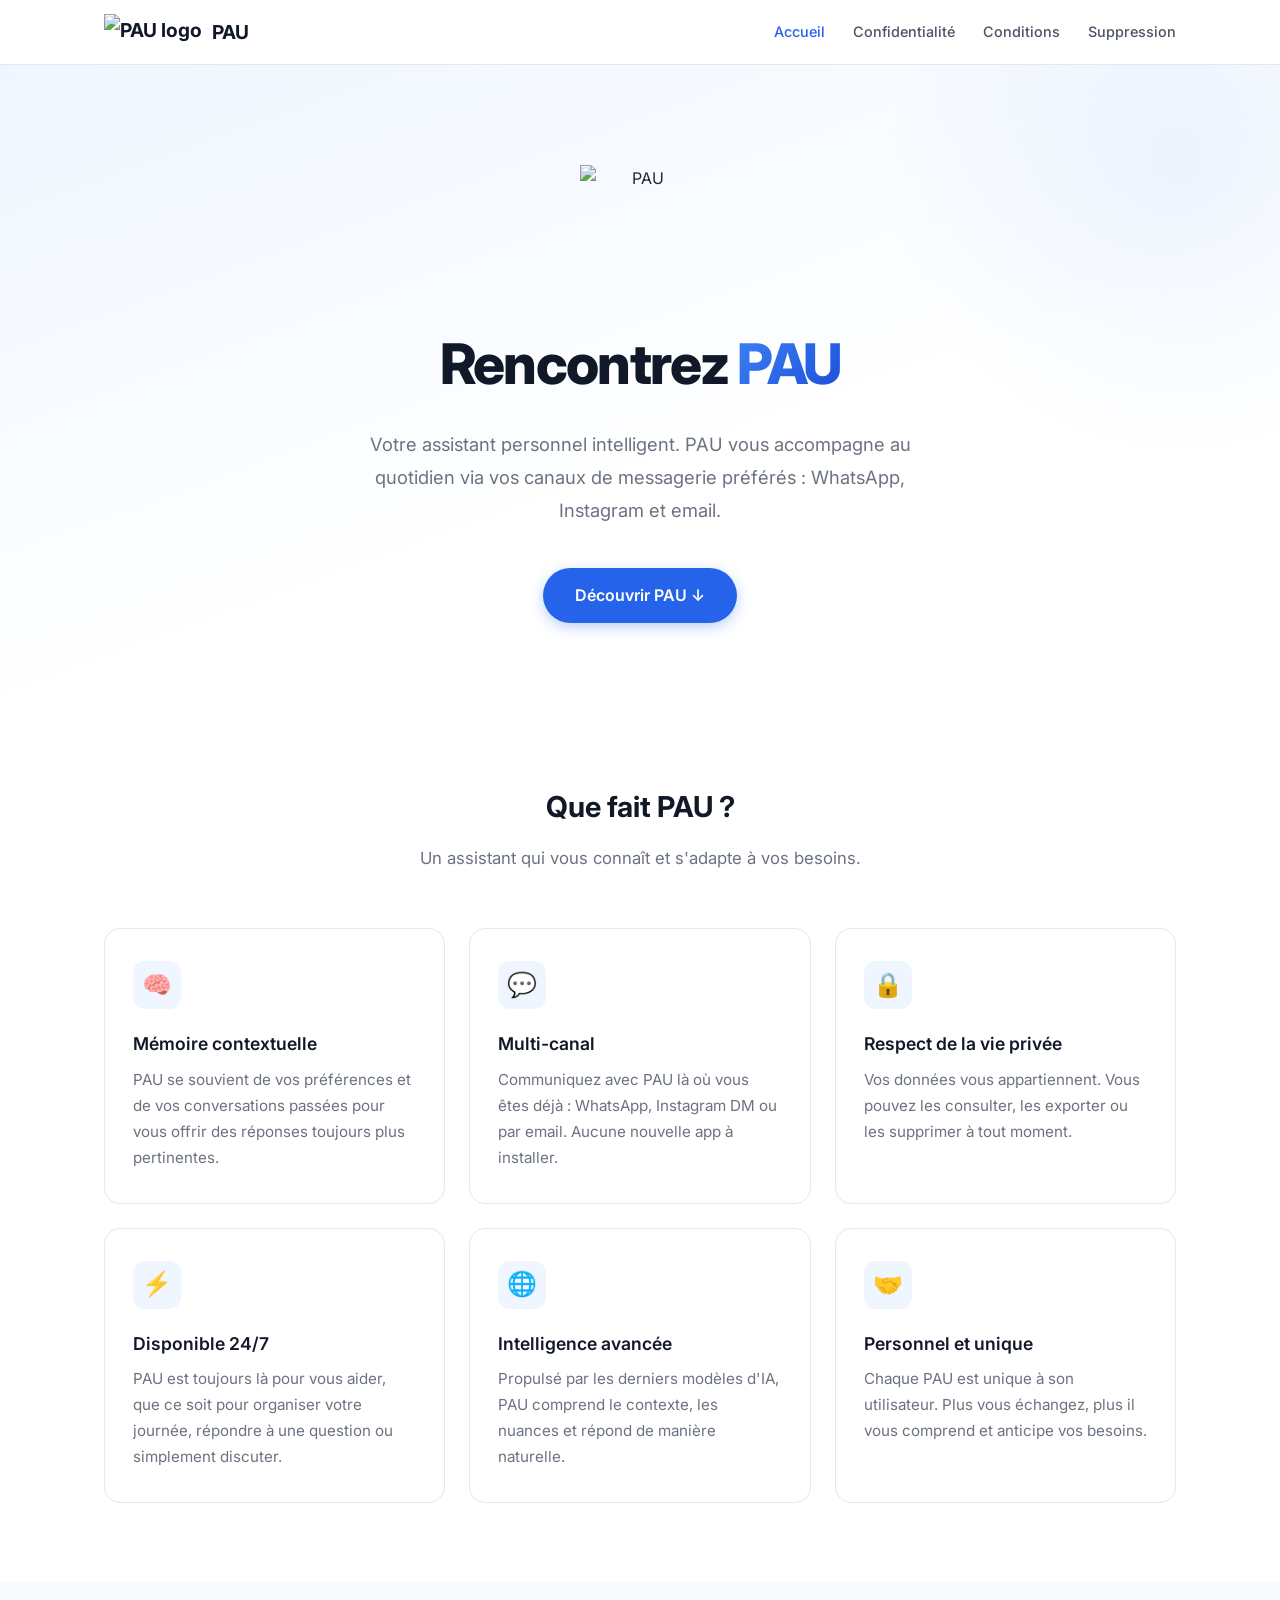
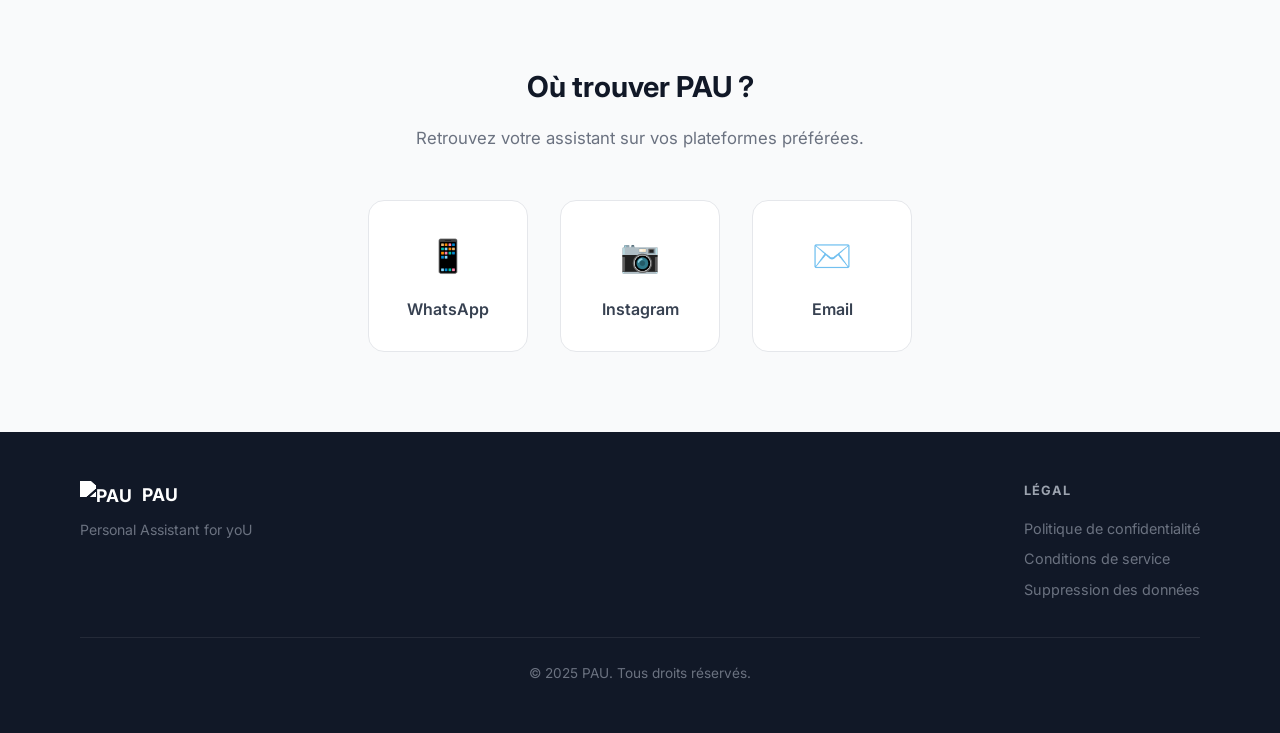
==== index.html @ 05dbeac0 "Add files via upload" ====
<!DOCTYPE html>
<html lang="fr">
<head>
  <meta charset="UTF-8" />
  <meta name="viewport" content="width=device-width, initial-scale=1.0" />
  <title>PAU - Personal Assistant for yoU</title>
  <meta name="description" content="PAU est votre assistant personnel intelligent, disponible sur WhatsApp, Instagram et par email." />
  <link rel="preconnect" href="https://fonts.googleapis.com" />
  <link href="https://fonts.googleapis.com/css2?family=Inter:wght@400;500;600;700;800&display=swap" rel="stylesheet" />
  <link rel="stylesheet" href="style.css" />
  <link rel="icon" href="images/logo.png" type="image/png" />
</head>
<body>

  <!-- Nav -->
  <nav class="navbar">
    <div class="navbar-inner">
      <a href="index.html" class="navbar-brand">
        <img src="images/logo.png" alt="PAU logo" />
        PAU
      </a>
      <button class="menu-toggle" aria-label="Menu" onclick="document.querySelector('.navbar-links').classList.toggle('open')">
        <span></span><span></span><span></span>
      </button>
      <ul class="navbar-links">
        <li><a href="index.html" class="active">Accueil</a></li>
        <li><a href="privacy.html">Confidentialit&eacute;</a></li>
        <li><a href="terms.html">Conditions</a></li>
        <li><a href="data-deletion.html">Suppression</a></li>
      </ul>
    </div>
  </nav>

  <!-- Hero -->
  <section class="hero">
    <img src="images/logo.png" alt="PAU" class="hero-logo" />
    <h1>Rencontrez <span>PAU</span></h1>
    <p>Votre assistant personnel intelligent. PAU vous accompagne au quotidien via vos canaux de messagerie pr&eacute;f&eacute;r&eacute;s : WhatsApp, Instagram et email.</p>
    <a href="#features" class="hero-cta">D&eacute;couvrir PAU &darr;</a>
  </section>

  <!-- Features -->
  <section class="features" id="features">
    <div class="features-heading">
      <h2>Que fait PAU ?</h2>
      <p>Un assistant qui vous conna&icirc;t et s'adapte &agrave; vos besoins.</p>
    </div>
    <div class="features-grid">
      <div class="feature-card">
        <div class="feature-icon">&#x1f9e0;</div>
        <h3>M&eacute;moire contextuelle</h3>
        <p>PAU se souvient de vos pr&eacute;f&eacute;rences et de vos conversations pass&eacute;es pour vous offrir des r&eacute;ponses toujours plus pertinentes.</p>
      </div>
      <div class="feature-card">
        <div class="feature-icon">&#x1f4ac;</div>
        <h3>Multi-canal</h3>
        <p>Communiquez avec PAU l&agrave; o&ugrave; vous &ecirc;tes d&eacute;j&agrave; : WhatsApp, Instagram DM ou par email. Aucune nouvelle app &agrave; installer.</p>
      </div>
      <div class="feature-card">
        <div class="feature-icon">&#x1f512;</div>
        <h3>Respect de la vie priv&eacute;e</h3>
        <p>Vos donn&eacute;es vous appartiennent. Vous pouvez les consulter, les exporter ou les supprimer &agrave; tout moment.</p>
      </div>
      <div class="feature-card">
        <div class="feature-icon">&#x26a1;</div>
        <h3>Disponible 24/7</h3>
        <p>PAU est toujours l&agrave; pour vous aider, que ce soit pour organiser votre journ&eacute;e, r&eacute;pondre &agrave; une question ou simplement discuter.</p>
      </div>
      <div class="feature-card">
        <div class="feature-icon">&#x1f310;</div>
        <h3>Intelligence avanc&eacute;e</h3>
        <p>Propuls&eacute; par les derniers mod&egrave;les d'IA, PAU comprend le contexte, les nuances et r&eacute;pond de mani&egrave;re naturelle.</p>
      </div>
      <div class="feature-card">
        <div class="feature-icon">&#x1f91d;</div>
        <h3>Personnel et unique</h3>
        <p>Chaque PAU est unique &agrave; son utilisateur. Plus vous &eacute;changez, plus il vous comprend et anticipe vos besoins.</p>
      </div>
    </div>
  </section>

  <!-- Channels -->
  <section class="channels" id="channels">
    <div class="channels-inner">
      <h2>O&ugrave; trouver PAU ?</h2>
      <p>Retrouvez votre assistant sur vos plateformes pr&eacute;f&eacute;r&eacute;es.</p>
      <div class="channels-grid">
        <div class="channel">
          <div class="channel-icon">&#x1f4f1;</div>
          <span>WhatsApp</span>
        </div>
        <div class="channel">
          <div class="channel-icon">&#x1f4f7;</div>
          <span>Instagram</span>
        </div>
        <div class="channel">
          <div class="channel-icon">&#x2709;&#xfe0f;</div>
          <span>Email</span>
        </div>
      </div>
    </div>
  </section>

  <!-- Footer -->
  <footer class="footer">
    <div class="footer-inner">
      <div>
        <div class="footer-brand">
          <img src="images/logo.png" alt="PAU" />
          PAU
        </div>
        <p class="footer-tagline">Personal Assistant for yoU</p>
      </div>
      <div class="footer-links">
        <div class="footer-col">
          <h4>L&eacute;gal</h4>
          <ul>
            <li><a href="privacy.html">Politique de confidentialit&eacute;</a></li>
            <li><a href="terms.html">Conditions de service</a></li>
            <li><a href="data-deletion.html">Suppression des donn&eacute;es</a></li>
          </ul>
        </div>
      </div>
    </div>
    <div class="footer-bottom">
      &copy; 2025 PAU. Tous droits r&eacute;serv&eacute;s.
    </div>
  </footer>

</body>
</html>
---- style.css ----
/* ── Reset & Base ─────────────────────────────────── */
*,
*::before,
*::after {
  margin: 0;
  padding: 0;
  box-sizing: border-box;
}

:root {
  --blue-50: #eff6ff;
  --blue-100: #dbeafe;
  --blue-200: #bfdbfe;
  --blue-400: #60a5fa;
  --blue-500: #3b82f6;
  --blue-600: #2563eb;
  --blue-700: #1d4ed8;
  --blue-900: #1e3a5f;
  --gray-50: #f9fafb;
  --gray-100: #f3f4f6;
  --gray-200: #e5e7eb;
  --gray-400: #9ca3af;
  --gray-500: #6b7280;
  --gray-600: #4b5563;
  --gray-700: #374151;
  --gray-800: #1f2937;
  --gray-900: #111827;
  --white: #ffffff;
  --radius: 16px;
  --shadow: 0 1px 3px rgba(0, 0, 0, 0.06), 0 4px 12px rgba(0, 0, 0, 0.04);
  --shadow-lg: 0 4px 24px rgba(0, 0, 0, 0.08);
}

html {
  scroll-behavior: smooth;
  font-size: 16px;
}

body {
  font-family: "Inter", -apple-system, BlinkMacSystemFont, "Segoe UI", Roboto,
    sans-serif;
  color: var(--gray-800);
  background: var(--white);
  line-height: 1.7;
  -webkit-font-smoothing: antialiased;
}

a {
  color: var(--blue-600);
  text-decoration: none;
  transition: color 0.2s;
}

a:hover {
  color: var(--blue-700);
}

img {
  max-width: 100%;
  display: block;
}

/* ── Navigation ──────────────────────────────────── */
.navbar {
  position: sticky;
  top: 0;
  z-index: 100;
  background: rgba(255, 255, 255, 0.85);
  backdrop-filter: blur(16px);
  -webkit-backdrop-filter: blur(16px);
  border-bottom: 1px solid var(--gray-200);
}

.navbar-inner {
  max-width: 1120px;
  margin: 0 auto;
  padding: 0 24px;
  height: 64px;
  display: flex;
  align-items: center;
  justify-content: space-between;
}

.navbar-brand {
  display: flex;
  align-items: center;
  gap: 10px;
  font-weight: 700;
  font-size: 1.2rem;
  color: var(--gray-900);
}

.navbar-brand img {
  height: 36px;
  width: auto;
}

.navbar-links {
  display: flex;
  gap: 28px;
  list-style: none;
}

.navbar-links a {
  font-size: 0.9rem;
  font-weight: 500;
  color: var(--gray-600);
  transition: color 0.2s;
}

.navbar-links a:hover,
.navbar-links a.active {
  color: var(--blue-600);
}

/* Hamburger (mobile) */
.menu-toggle {
  display: none;
  background: none;
  border: none;
  cursor: pointer;
  padding: 4px;
}

.menu-toggle span {
  display: block;
  width: 22px;
  height: 2px;
  background: var(--gray-700);
  margin: 5px 0;
  border-radius: 2px;
  transition: 0.3s;
}

/* ── Hero ────────────────────────────────────────── */
.hero {
  position: relative;
  overflow: hidden;
  background: linear-gradient(160deg, var(--blue-50) 0%, var(--white) 60%);
  padding: 100px 24px 80px;
  text-align: center;
}

.hero::before {
  content: "";
  position: absolute;
  top: -200px;
  right: -200px;
  width: 600px;
  height: 600px;
  background: radial-gradient(circle, rgba(59, 130, 246, 0.08) 0%, transparent 70%);
  border-radius: 50%;
}

.hero-logo {
  width: 120px;
  height: 120px;
  margin: 0 auto 32px;
  animation: float 6s ease-in-out infinite;
}

@keyframes float {
  0%, 100% { transform: translateY(0); }
  50% { transform: translateY(-10px); }
}

.hero h1 {
  font-size: clamp(2.2rem, 5vw, 3.5rem);
  font-weight: 800;
  color: var(--gray-900);
  letter-spacing: -0.03em;
  margin-bottom: 16px;
}

.hero h1 span {
  background: linear-gradient(135deg, var(--blue-500), var(--blue-700));
  -webkit-background-clip: text;
  -webkit-text-fill-color: transparent;
  background-clip: text;
}

.hero p {
  max-width: 560px;
  margin: 0 auto 40px;
  font-size: 1.15rem;
  color: var(--gray-500);
  line-height: 1.8;
}

.hero-cta {
  display: inline-flex;
  align-items: center;
  gap: 8px;
  padding: 14px 32px;
  background: var(--blue-600);
  color: var(--white);
  font-weight: 600;
  font-size: 1rem;
  border-radius: 50px;
  transition: background 0.2s, transform 0.2s;
  box-shadow: 0 4px 14px rgba(37, 99, 235, 0.3);
}

.hero-cta:hover {
  background: var(--blue-700);
  color: var(--white);
  transform: translateY(-1px);
}

/* ── Features ────────────────────────────────────── */
.features {
  max-width: 1120px;
  margin: 0 auto;
  padding: 80px 24px;
}

.features-heading {
  text-align: center;
  margin-bottom: 56px;
}

.features-heading h2 {
  font-size: 1.8rem;
  font-weight: 700;
  color: var(--gray-900);
  margin-bottom: 12px;
}

.features-heading p {
  color: var(--gray-500);
  font-size: 1.05rem;
}

.features-grid {
  display: grid;
  grid-template-columns: repeat(auto-fit, minmax(280px, 1fr));
  gap: 24px;
}

.feature-card {
  background: var(--white);
  border: 1px solid var(--gray-200);
  border-radius: var(--radius);
  padding: 32px 28px;
  transition: box-shadow 0.3s, transform 0.3s;
}

.feature-card:hover {
  box-shadow: var(--shadow-lg);
  transform: translateY(-4px);
}

.feature-icon {
  width: 48px;
  height: 48px;
  border-radius: 12px;
  display: flex;
  align-items: center;
  justify-content: center;
  font-size: 1.5rem;
  margin-bottom: 20px;
  background: var(--blue-50);
}

.feature-card h3 {
  font-size: 1.1rem;
  font-weight: 600;
  margin-bottom: 8px;
  color: var(--gray-900);
}

.feature-card p {
  font-size: 0.95rem;
  color: var(--gray-500);
  line-height: 1.7;
}

/* ── Channels ────────────────────────────────────── */
.channels {
  background: var(--gray-50);
  padding: 80px 24px;
}

.channels-inner {
  max-width: 1120px;
  margin: 0 auto;
  text-align: center;
}

.channels-inner h2 {
  font-size: 1.8rem;
  font-weight: 700;
  color: var(--gray-900);
  margin-bottom: 12px;
}

.channels-inner > p {
  color: var(--gray-500);
  font-size: 1.05rem;
  margin-bottom: 48px;
}

.channels-grid {
  display: flex;
  justify-content: center;
  gap: 32px;
  flex-wrap: wrap;
}

.channel {
  display: flex;
  flex-direction: column;
  align-items: center;
  gap: 12px;
  padding: 28px 36px;
  background: var(--white);
  border-radius: var(--radius);
  border: 1px solid var(--gray-200);
  min-width: 160px;
  transition: box-shadow 0.3s, transform 0.3s;
}

.channel:hover {
  box-shadow: var(--shadow-lg);
  transform: translateY(-4px);
}

.channel-icon {
  font-size: 2rem;
}

.channel span {
  font-weight: 600;
  color: var(--gray-700);
}

/* ── Legal / Content Pages ───────────────────────── */
.page-content {
  max-width: 780px;
  margin: 0 auto;
  padding: 60px 24px 100px;
}

.page-content h1 {
  font-size: 2rem;
  font-weight: 800;
  color: var(--gray-900);
  margin-bottom: 8px;
}

.page-content .subtitle {
  color: var(--gray-400);
  font-size: 0.95rem;
  margin-bottom: 48px;
}

.page-content h2 {
  font-size: 1.3rem;
  font-weight: 700;
  color: var(--gray-900);
  margin-top: 40px;
  margin-bottom: 12px;
}

.page-content h3 {
  font-size: 1.1rem;
  font-weight: 600;
  color: var(--gray-800);
  margin-top: 28px;
  margin-bottom: 8px;
}

.page-content p,
.page-content li {
  color: var(--gray-600);
  font-size: 0.98rem;
  line-height: 1.8;
  margin-bottom: 12px;
}

.page-content ul,
.page-content ol {
  padding-left: 24px;
  margin-bottom: 16px;
}

.page-content ul li {
  list-style: disc;
}

.page-content .info-box {
  background: var(--blue-50);
  border-left: 4px solid var(--blue-500);
  border-radius: 0 12px 12px 0;
  padding: 20px 24px;
  margin: 24px 0;
}

.page-content .info-box p {
  color: var(--blue-900);
  margin-bottom: 0;
}

.page-content .warning-box {
  background: #fef3c7;
  border-left: 4px solid #f59e0b;
  border-radius: 0 12px 12px 0;
  padding: 20px 24px;
  margin: 24px 0;
}

.page-content .warning-box p {
  color: #92400e;
  margin-bottom: 0;
}

/* ── Footer ──────────────────────────────────────── */
.footer {
  background: var(--gray-900);
  color: var(--gray-400);
  padding: 48px 24px;
}

.footer-inner {
  max-width: 1120px;
  margin: 0 auto;
  display: flex;
  justify-content: space-between;
  align-items: start;
  flex-wrap: wrap;
  gap: 32px;
}

.footer-brand {
  display: flex;
  align-items: center;
  gap: 10px;
  font-weight: 700;
  font-size: 1.1rem;
  color: var(--white);
  margin-bottom: 8px;
}

.footer-brand img {
  height: 28px;
  width: auto;
  filter: brightness(0) invert(1);
}

.footer-tagline {
  font-size: 0.88rem;
  color: var(--gray-500);
}

.footer-links {
  display: flex;
  gap: 48px;
  flex-wrap: wrap;
}

.footer-col h4 {
  font-size: 0.8rem;
  text-transform: uppercase;
  letter-spacing: 0.08em;
  color: var(--gray-400);
  margin-bottom: 12px;
}

.footer-col ul {
  list-style: none;
}

.footer-col a {
  font-size: 0.9rem;
  color: var(--gray-500);
  display: block;
  padding: 3px 0;
  transition: color 0.2s;
}

.footer-col a:hover {
  color: var(--white);
}

.footer-bottom {
  max-width: 1120px;
  margin: 32px auto 0;
  padding-top: 24px;
  border-top: 1px solid rgba(255, 255, 255, 0.08);
  text-align: center;
  font-size: 0.85rem;
  color: var(--gray-500);
}

/* ── Responsive ──────────────────────────────────── */
@media (max-width: 768px) {
  .menu-toggle {
    display: block;
  }

  .navbar-links {
    display: none;
    position: absolute;
    top: 64px;
    left: 0;
    right: 0;
    background: var(--white);
    flex-direction: column;
    padding: 16px 24px;
    gap: 12px;
    border-bottom: 1px solid var(--gray-200);
    box-shadow: var(--shadow);
  }

  .navbar-links.open {
    display: flex;
  }

  .hero {
    padding: 64px 24px 56px;
  }

  .hero-logo {
    width: 90px;
    height: 90px;
  }

  .footer-inner {
    flex-direction: column;
  }

  .footer-links {
    gap: 32px;
  }
}
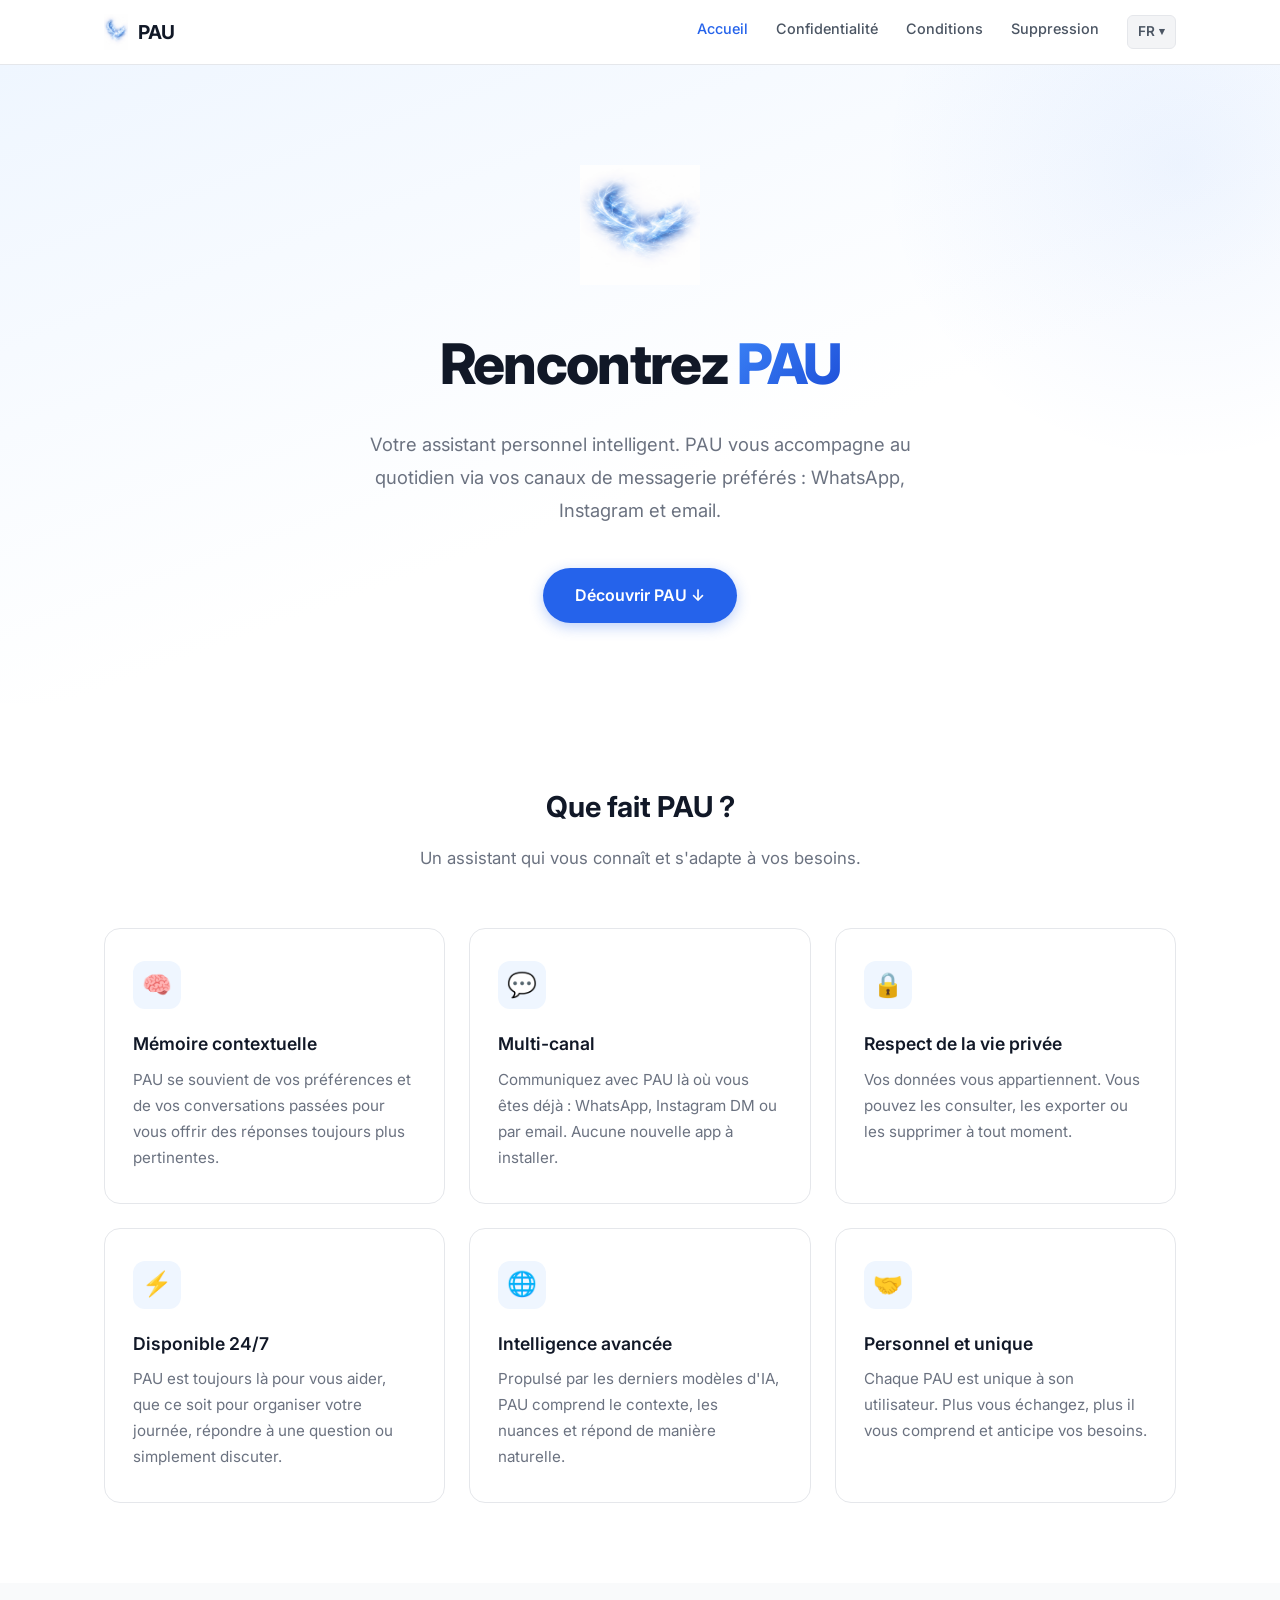
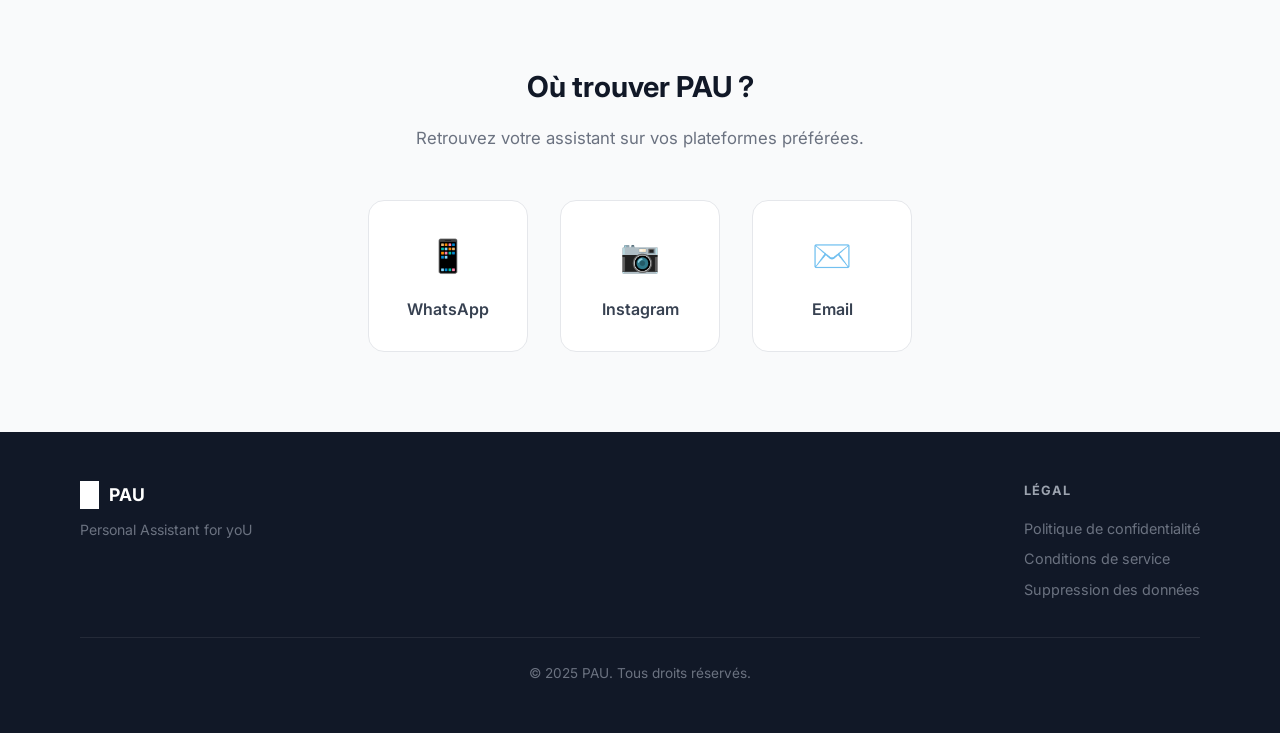
==== commit ebd8be79: "Add English and Spanish translations with language switcher - Create en/ directory with all 4 pages " ====
--- a/index.html
+++ b/index.html
@@ -27,6 +27,14 @@
         <li><a href="privacy.html">Confidentialit&eacute;</a></li>
         <li><a href="terms.html">Conditions</a></li>
         <li><a href="data-deletion.html">Suppression</a></li>
+        <li class="lang-switcher">
+          <span class="lang-current">FR</span>
+          <ul class="lang-menu">
+            <li><a href="index.html" class="active">FR</a></li>
+            <li><a href="en/index.html">EN</a></li>
+            <li><a href="es/index.html">ES</a></li>
+          </ul>
+        </li>
       </ul>
     </div>
   </nav>
--- a/style.css
+++ b/style.css
@@ -113,6 +113,77 @@
   color: var(--blue-600);
 }
 
+/* Language switcher */
+.lang-switcher {
+  position: relative;
+  cursor: pointer;
+}
+
+.lang-current {
+  display: inline-flex;
+  align-items: center;
+  gap: 4px;
+  font-size: 0.85rem;
+  font-weight: 600;
+  color: var(--gray-600);
+  background: var(--gray-100);
+  border: 1px solid var(--gray-200);
+  border-radius: 6px;
+  padding: 4px 10px;
+  transition: background 0.2s, color 0.2s;
+}
+
+.lang-current::after {
+  content: "\25BE";
+  font-size: 0.7rem;
+}
+
+.lang-switcher:hover .lang-current {
+  background: var(--blue-50);
+  color: var(--blue-600);
+  border-color: var(--blue-200);
+}
+
+.lang-menu {
+  display: none;
+  position: absolute;
+  top: 100%;
+  right: 0;
+  margin-top: 6px;
+  background: var(--white);
+  border: 1px solid var(--gray-200);
+  border-radius: 8px;
+  box-shadow: var(--shadow-lg);
+  list-style: none;
+  min-width: 60px;
+  overflow: hidden;
+  z-index: 200;
+}
+
+.lang-switcher:hover .lang-menu {
+  display: block;
+}
+
+.lang-menu li a {
+  display: block;
+  padding: 8px 16px;
+  font-size: 0.85rem;
+  font-weight: 500;
+  color: var(--gray-600);
+  text-align: center;
+  transition: background 0.15s;
+}
+
+.lang-menu li a:hover {
+  background: var(--blue-50);
+  color: var(--blue-600);
+}
+
+.lang-menu li a.active {
+  color: var(--blue-600);
+  font-weight: 700;
+}
+
 /* Hamburger (mobile) */
 .menu-toggle {
   display: none;
@@ -532,4 +603,13 @@
   .footer-links {
     gap: 32px;
   }
-}
+
+  .lang-switcher {
+    align-self: flex-start;
+  }
+
+  .lang-menu {
+    left: 0;
+    right: auto;
+  }
+}
